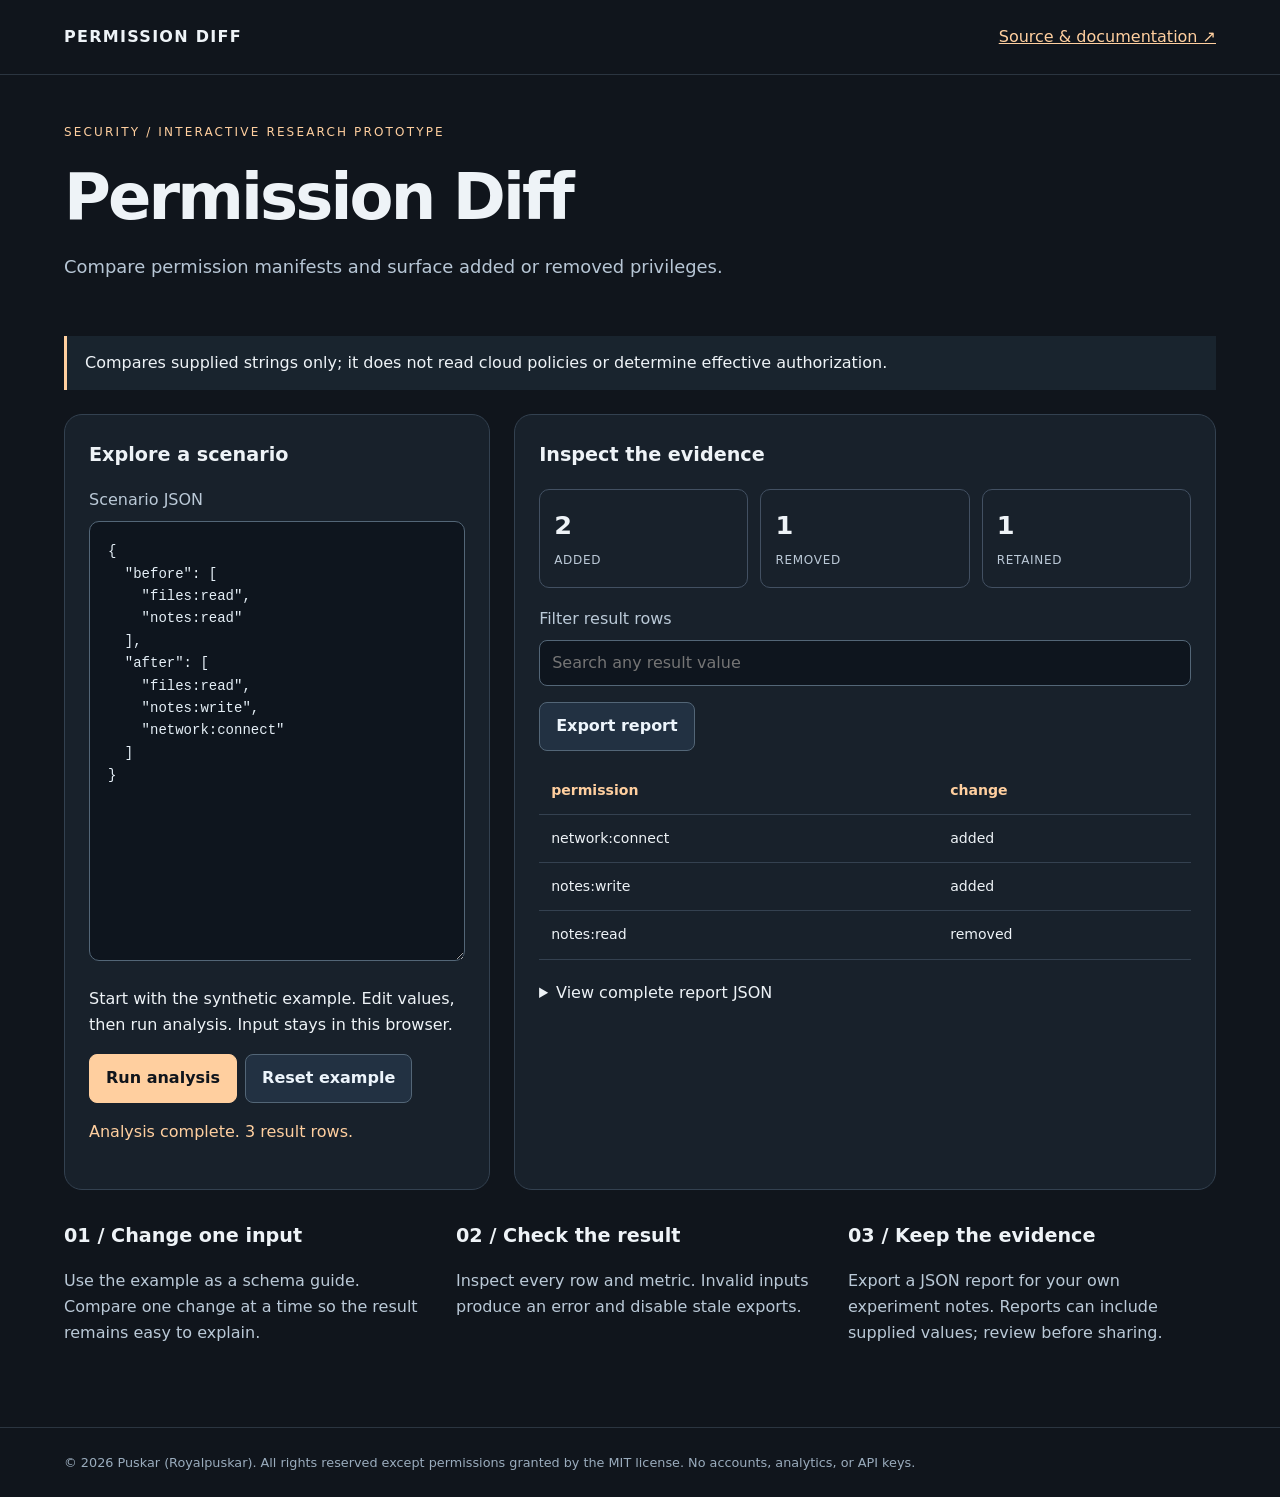
==== index.html @ a82b368a "Implement tested browser workbench with documentation and CI" ====
<!doctype html><html lang="en"><head><meta charset="utf-8"><meta name="viewport" content="width=device-width, initial-scale=1"><meta name="description" content="Compare permission manifests and surface added or removed privileges."><meta http-equiv="Content-Security-Policy" content="default-src 'self'; script-src 'self'; style-src 'self' 'unsafe-inline'; connect-src 'none'; object-src 'none'; base-uri 'none'; form-action 'none'"><title>Permission Diff · Puskar</title><link rel="stylesheet" href="style.css"></head><body style="--accent:#ffcf9f"><header><div class="brand">PERMISSION DIFF</div><nav><a href="https://github.com/Royalpuskar/permission-diff">Source &amp; documentation ↗</a></nav></header><main><section class="hero"><div class="eyebrow">Security / Interactive research prototype</div><h1>Permission Diff</h1><p>Compare permission manifests and surface added or removed privileges.</p></section><aside class="limit">Compares supplied strings only; it does not read cloud policies or determine effective authorization.</aside><div class="workspace"><section class="panel"><h2>Explore a scenario</h2><label for="input">Scenario JSON</label><textarea id="input" spellcheck="false" aria-describedby="input-help"></textarea><p id="input-help">Start with the synthetic example. Edit values, then run analysis. Input stays in this browser.</p><div class="actions"><button class="primary" id="run">Run analysis</button><button id="reset">Reset example</button></div><p id="status" role="status" aria-live="polite"></p></section><section class="panel"><h2>Inspect the evidence</h2><div id="metrics"></div><label for="filter">Filter result rows</label><input id="filter" type="search" placeholder="Search any result value"><div class="actions"><button id="export" disabled>Export report</button></div><div class="table-wrap"><table id="table"></table></div><details><summary>View complete report JSON</summary><pre id="raw"></pre></details></section></div><section class="guide"><div><h2>01 / Change one input</h2><p>Use the example as a schema guide. Compare one change at a time so the result remains easy to explain.</p></div><div><h2>02 / Check the result</h2><p>Inspect every row and metric. Invalid inputs produce an error and disable stale exports.</p></div><div><h2>03 / Keep the evidence</h2><p>Export a JSON report for your own experiment notes. Reports can include supplied values; review before sharing.</p></div></section></main><footer>© 2026 Puskar (Royalpuskar). All rights reserved except permissions granted by the MIT license. No accounts, analytics, or API keys.</footer><script type="module" src="app.mjs"></script></body></html>
---- style.css ----
*{box-sizing:border-box}html{color-scheme:dark}body{margin:0;background:#10151c;color:#eef3f7;font:16px/1.65 system-ui,sans-serif}a{color:var(--accent)}button,textarea,input{font:inherit}header,main,footer{max-width:1440px;margin:auto;padding:24px 5vw}header{display:flex;justify-content:space-between;gap:20px;border-bottom:1px solid #2b3540}.brand{font-weight:750;letter-spacing:.08em}.eyebrow{text-transform:uppercase;letter-spacing:.18em;color:var(--accent);font-size:.75rem}h1{font-size:clamp(2.6rem,5vw,5.5rem);line-height:1.02;letter-spacing:-.045em;margin:22px 0}h2{font-size:1.2rem;margin-top:0}.hero{max-width:940px;padding:24px 0 36px}.hero p{font-size:1.12rem;color:#b7c6d5}.limit{padding:14px 18px;border-left:3px solid var(--accent);background:#19242e;margin-bottom:24px}.workspace{display:grid;grid-template-columns:minmax(290px,.85fr) minmax(0,1.4fr);gap:24px}.panel{background:#18212b;border:1px solid #334150;border-radius:18px;padding:24px;min-width:0}label{display:block;color:#bac9d7;margin-bottom:8px}textarea{width:100%;height:440px;resize:vertical;tab-size:2;background:#0e151e;color:#e5eff7;border:1px solid #536677;border-radius:10px;padding:18px;font:14px/1.6 ui-monospace,monospace}button{cursor:pointer;border:1px solid #536677;border-radius:8px;padding:10px 16px;background:#223142;color:#edf5fc;font-weight:650}button.primary{background:var(--accent);color:#10151c;border-color:var(--accent)}button:disabled{opacity:.45;cursor:not-allowed}button:hover:not(:disabled){filter:brightness(1.14)}button:focus-visible,a:focus-visible,textarea:focus-visible,input:focus-visible{outline:3px solid var(--accent);outline-offset:3px}.actions{display:flex;flex-wrap:wrap;gap:8px;margin:16px 0}#status{min-height:30px;color:var(--accent)}#metrics{display:grid;grid-template-columns:repeat(auto-fit,minmax(110px,1fr));gap:12px;margin:18px 0}.metric{padding:14px;border:1px solid #425062;border-radius:10px}.metric strong{display:block;font-size:1.6rem}.metric span{font-size:.75rem;text-transform:uppercase;letter-spacing:.06em;color:#bbc9d7}.table-wrap{overflow:auto;max-height:570px}table{border-collapse:collapse;width:100%;font-size:.88rem}th,td{text-align:left;padding:12px;border-bottom:1px solid #344150;vertical-align:top;white-space:pre-wrap;overflow-wrap:anywhere;min-width:90px}th{color:var(--accent);position:sticky;top:0;background:#18212b}input{width:100%;padding:9px 12px;background:#0e151e;color:#edf5fc;border:1px solid #536677;border-radius:8px}.guide{margin-top:30px;display:grid;grid-template-columns:repeat(3,1fr);gap:24px;color:#bac9d7}.guide h2{color:#eef3f7}footer{border-top:1px solid #2b3540;color:#9aacbd;font-size:.8rem;margin-top:40px}details{margin-top:20px}summary{cursor:pointer}pre{white-space:pre-wrap;overflow-wrap:anywhere;font-size:.8rem} @media(max-width:850px){.workspace,.guide{grid-template-columns:1fr}header{flex-wrap:wrap}textarea{height:320px}h1{font-size:3rem}}@media(min-width:2400px){header,main,footer{max-width:2000px}body{font-size:21px}textarea{font-size:18px;height:580px}}@media(prefers-reduced-motion:reduce){*{scroll-behavior:auto}}
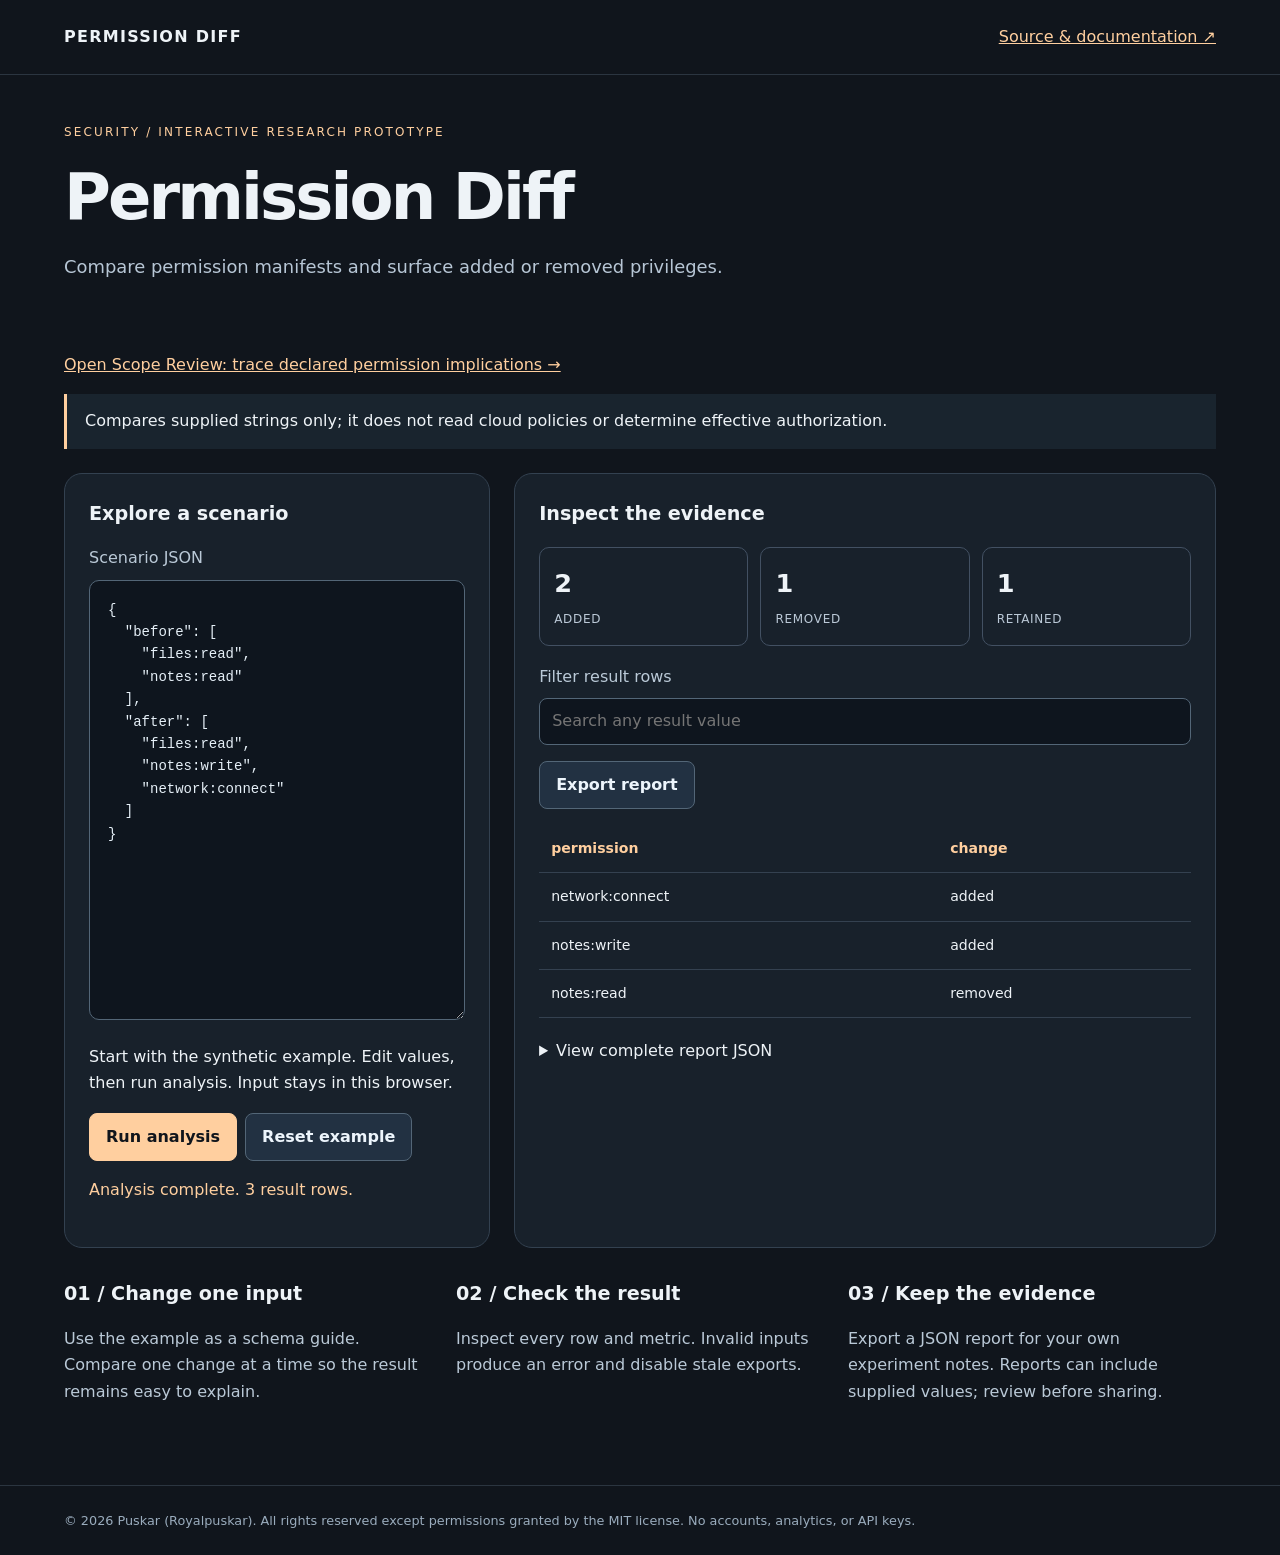
==== commit 0f2f28c4: "Add navigation to the declared scope review workbench" ====
--- a/index.html
+++ b/index.html
@@ -1 +1 @@
-<!doctype html><html lang="en"><head><meta charset="utf-8"><meta name="viewport" content="width=device-width, initial-scale=1"><meta name="description" content="Compare permission manifests and surface added or removed privileges."><meta http-equiv="Content-Security-Policy" content="default-src 'self'; script-src 'self'; style-src 'self' 'unsafe-inline'; connect-src 'none'; object-src 'none'; base-uri 'none'; form-action 'none'"><title>Permission Diff · Puskar</title><link rel="stylesheet" href="style.css"></head><body style="--accent:#ffcf9f"><header><div class="brand">PERMISSION DIFF</div><nav><a href="https://github.com/Royalpuskar/permission-diff">Source &amp; documentation ↗</a></nav></header><main><section class="hero"><div class="eyebrow">Security / Interactive research prototype</div><h1>Permission Diff</h1><p>Compare permission manifests and surface added or removed privileges.</p></section><aside class="limit">Compares supplied strings only; it does not read cloud policies or determine effective authorization.</aside><div class="workspace"><section class="panel"><h2>Explore a scenario</h2><label for="input">Scenario JSON</label><textarea id="input" spellcheck="false" aria-describedby="input-help"></textarea><p id="input-help">Start with the synthetic example. Edit values, then run analysis. Input stays in this browser.</p><div class="actions"><button class="primary" id="run">Run analysis</button><button id="reset">Reset example</button></div><p id="status" role="status" aria-live="polite"></p></section><section class="panel"><h2>Inspect the evidence</h2><div id="metrics"></div><label for="filter">Filter result rows</label><input id="filter" type="search" placeholder="Search any result value"><div class="actions"><button id="export" disabled>Export report</button></div><div class="table-wrap"><table id="table"></table></div><details><summary>View complete report JSON</summary><pre id="raw"></pre></details></section></div><section class="guide"><div><h2>01 / Change one input</h2><p>Use the example as a schema guide. Compare one change at a time so the result remains easy to explain.</p></div><div><h2>02 / Check the result</h2><p>Inspect every row and metric. Invalid inputs produce an error and disable stale exports.</p></div><div><h2>03 / Keep the evidence</h2><p>Export a JSON report for your own experiment notes. Reports can include supplied values; review before sharing.</p></div></section></main><footer>© 2026 Puskar (Royalpuskar). All rights reserved except permissions granted by the MIT license. No accounts, analytics, or API keys.</footer><script type="module" src="app.mjs"></script></body></html>+<!doctype html><html lang="en"><head><meta charset="utf-8"><meta name="viewport" content="width=device-width, initial-scale=1"><meta name="description" content="Compare permission manifests and surface added or removed privileges."><meta http-equiv="Content-Security-Policy" content="default-src 'self'; script-src 'self'; style-src 'self' 'unsafe-inline'; connect-src 'none'; object-src 'none'; base-uri 'none'; form-action 'none'"><title>Permission Diff · Puskar</title><link rel="stylesheet" href="style.css"></head><body style="--accent:#ffcf9f"><header><div class="brand">PERMISSION DIFF</div><nav><a href="https://github.com/Royalpuskar/permission-diff">Source &amp; documentation ↗</a></nav></header><main><section class="hero"><div class="eyebrow">Security / Interactive research prototype</div><h1>Permission Diff</h1><p>Compare permission manifests and surface added or removed privileges.</p></section><p><a href="scope-review.html">Open Scope Review: trace declared permission implications →</a></p><aside class="limit">Compares supplied strings only; it does not read cloud policies or determine effective authorization.</aside><div class="workspace"><section class="panel"><h2>Explore a scenario</h2><label for="input">Scenario JSON</label><textarea id="input" spellcheck="false" aria-describedby="input-help"></textarea><p id="input-help">Start with the synthetic example. Edit values, then run analysis. Input stays in this browser.</p><div class="actions"><button class="primary" id="run">Run analysis</button><button id="reset">Reset example</button></div><p id="status" role="status" aria-live="polite"></p></section><section class="panel"><h2>Inspect the evidence</h2><div id="metrics"></div><label for="filter">Filter result rows</label><input id="filter" type="search" placeholder="Search any result value"><div class="actions"><button id="export" disabled>Export report</button></div><div class="table-wrap"><table id="table"></table></div><details><summary>View complete report JSON</summary><pre id="raw"></pre></details></section></div><section class="guide"><div><h2>01 / Change one input</h2><p>Use the example as a schema guide. Compare one change at a time so the result remains easy to explain.</p></div><div><h2>02 / Check the result</h2><p>Inspect every row and metric. Invalid inputs produce an error and disable stale exports.</p></div><div><h2>03 / Keep the evidence</h2><p>Export a JSON report for your own experiment notes. Reports can include supplied values; review before sharing.</p></div></section></main><footer>© 2026 Puskar (Royalpuskar). All rights reserved except permissions granted by the MIT license. No accounts, analytics, or API keys.</footer><script type="module" src="app.mjs"></script></body></html>
